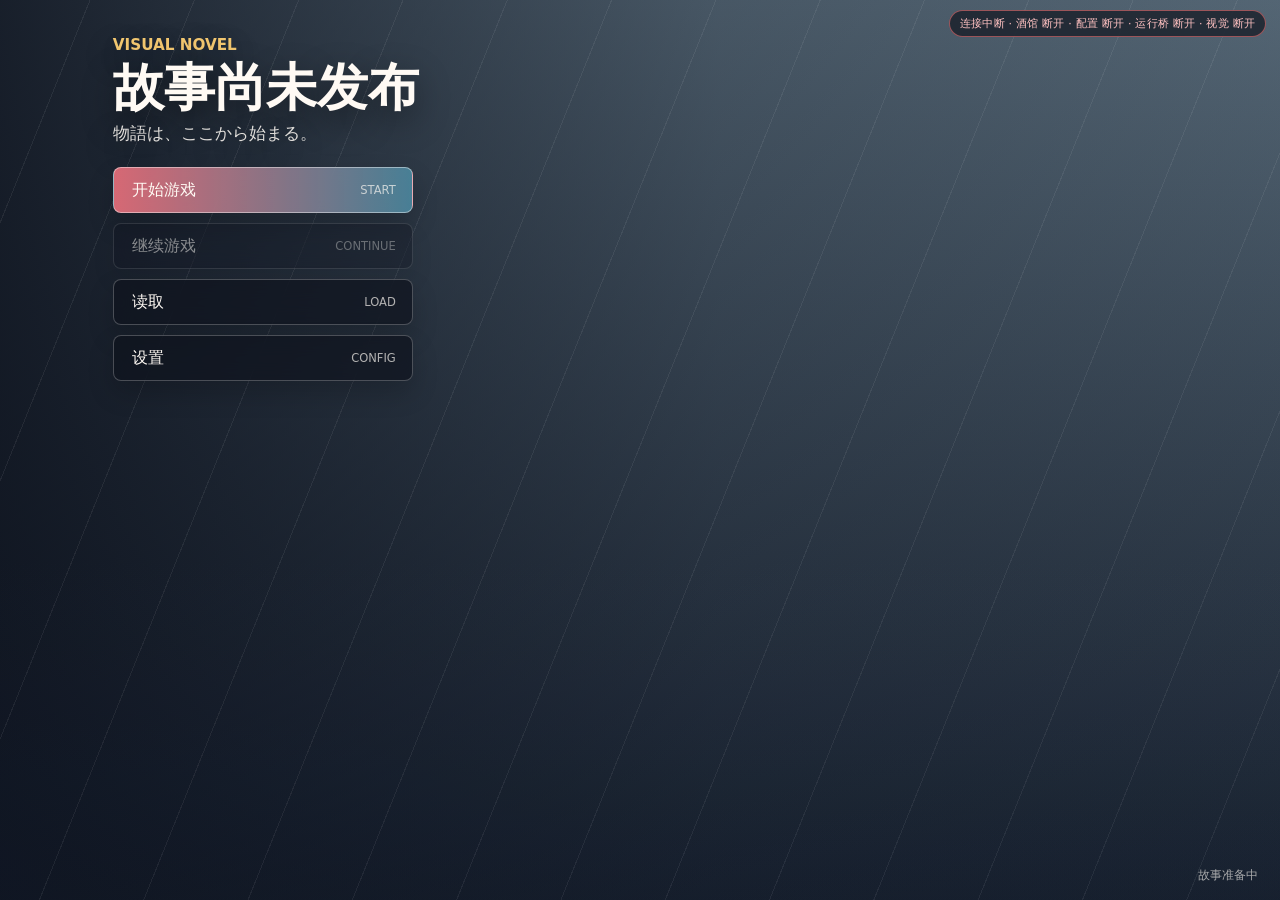
==== public/game/index.html @ 0ffe1e35 "fix: switch backgrounds from visible scene transitions" ====
<!doctype html>
<html lang="zh-CN">
<head>
    <meta charset="utf-8">
    <meta name="viewport" content="width=device-width, initial-scale=1">
    <meta name="galgame-config-service" content="http://127.0.0.1:8791">
    <meta name="galgame-visual-core-service" content="http://127.0.0.1:8798">
    <meta name="galgame-sillytavern-runtime-base" content="">
    <meta name="galgame-original-runtime-bridge" content="">
    <title>Galgame Player</title>
    <link rel="stylesheet" href="./styles.css?v=auto-ba5e0d1bf6db">
</head>
<body>
    <main class="app-shell">
        <p id="connectionStatus" class="connection-status" role="status" aria-live="polite">连接检查中</p>
        <section id="titleScreen" class="screen title-screen" aria-label="标题画面">
            <div class="title-backdrop" id="titleBackdrop"></div>
            <div class="title-heroine" aria-hidden="true"></div>
            <div class="title-content">
                <div class="title-logo">
                    <p class="title-kicker">Visual Novel</p>
                    <h1 id="gameTitle">当前故事</h1>
                    <p class="title-subtitle">物語は、ここから始まる。</p>
                </div>
                <section id="storyPicker" class="story-picker" aria-label="作品选择" hidden>
                    <div class="story-picker-header">
                        <span>选择作品</span>
                        <small id="storyPickerStatus">正在整理</small>
                    </div>
                    <div id="storyChoiceList" class="story-choice-list"></div>
                </section>
                <nav class="title-actions" aria-label="标题菜单">
                    <button id="startButton" class="primary-action" type="button">
                        <span>开始游戏</span>
                        <small>START</small>
                    </button>
                    <button id="continueButton" class="secondary-action" type="button">
                        <span>继续游戏</span>
                        <small>CONTINUE</small>
                    </button>
                    <button id="loadButtonTitle" class="secondary-action" type="button">
                        <span>读取</span>
                        <small>LOAD</small>
                    </button>
                    <button id="settingsButtonTitle" class="secondary-action" type="button">
                        <span>设置</span>
                        <small>CONFIG</small>
                    </button>
                </nav>
            </div>
            <p class="release-note" id="releaseNote"></p>
        </section>

        <section id="gameScreen" class="screen game-screen" aria-label="游戏画面" hidden>
            <div class="stage-backdrop" id="stageBackdrop" aria-hidden="true"></div>
            <div class="stage-topbar">
                <div class="hud-actions" aria-label="游戏菜单">
                    <button id="historyButton" class="ghost-action" type="button">历史</button>
                    <button id="saveButton" class="ghost-action" type="button">保存</button>
                    <button id="loadButtonStage" class="ghost-action" type="button">读取</button>
                    <button id="settingsButtonStage" class="ghost-action" type="button">设置</button>
                    <button id="backButton" class="ghost-action" type="button">回到标题</button>
                </div>
                <p id="stageTitle">当前故事</p>
            </div>
            <section id="visualPresentation" class="visual-presentation" aria-label="画面素材">
                <div id="visualIconStrip" class="visual-icon-strip" aria-label="视觉图标"></div>
                <p id="visualStatus" class="visual-status" role="status" aria-live="polite"></p>
            </section>
            <section id="adaptivePanels" class="adaptive-panels" aria-label="当前信息" hidden></section>
            <section id="dialogueBox" class="dialogue-panel" aria-label="剧情" aria-live="polite">
                <div class="dialogue-character-dock">
                    <div class="stage-heroine" aria-hidden="true"></div>
                </div>
                <div class="dialogue-content">
                    <p id="speakerName" class="speaker-name">系统</p>
                <p id="dialogueText" class="dialogue-text">正在准备故事。</p>
                <p id="stageStatus" class="stage-status" aria-live="polite"></p>
                <div id="suggestedActions" class="suggested-actions" aria-label="可选行动" hidden></div>
                <form id="playerInputForm" class="player-input-form">
                    <textarea id="playerInput" rows="2" autocomplete="off" placeholder="输入你的行动或台词" disabled></textarea>
                    <button id="sendButton" type="submit" disabled>送出</button>
                </form>
                <div id="recoveryActions" class="recovery-actions" hidden>
                    <button id="refreshStoryButton" type="button">再试一次</button>
                </div>
                </div>
            </section>
        </section>

        <div id="drawerBackdrop" class="drawer-backdrop" hidden></div>

        <aside id="historyDrawer" class="drawer history-drawer" aria-label="历史" hidden>
            <header class="drawer-header">
                <h2>历史</h2>
                <button class="drawer-close" type="button" data-close-drawer>关闭</button>
            </header>
            <div id="historyList" class="drawer-list"></div>
        </aside>

        <aside id="saveLoadDrawer" class="drawer save-load-drawer" aria-label="存档与读取" hidden>
            <header class="drawer-header">
                <h2 id="saveLoadTitle">存档</h2>
                <button class="drawer-close" type="button" data-close-drawer>关闭</button>
            </header>
            <div id="saveLoadList" class="save-slot-list"></div>
        </aside>

        <aside id="settingsDrawer" class="drawer settings-drawer" aria-label="设置" hidden>
            <header class="drawer-header">
                <h2>设置</h2>
                <button class="drawer-close" type="button" data-close-drawer>关闭</button>
            </header>
            <div class="settings-list">
                <button id="fontSizeButton" type="button">文字大小：标准</button>
                <button id="motionButton" type="button">动态效果：开启</button>
            </div>
        </aside>

        <aside id="adaptiveDetailDrawer" class="adaptive-detail-drawer" aria-label="当前信息详情" hidden>
            <div class="adaptive-detail-scrim" data-close-adaptive-detail></div>
            <section class="adaptive-detail-panel" role="dialog" aria-modal="true" aria-labelledby="adaptiveDetailTitle">
                <header class="adaptive-detail-header">
                    <h2 id="adaptiveDetailTitle">当前信息</h2>
                    <button id="adaptiveDetailClose" class="drawer-close" type="button">关闭</button>
                </header>
                <div id="adaptiveDetailBody" class="adaptive-detail-body"></div>
            </section>
        </aside>
    </main>

    <div id="toast" class="toast" role="status" aria-live="polite"></div>

    <script type="module" src="./app.js?v=auto-ba5e0d1bf6db"></script>
</body>
</html>
---- public/game/styles.css ----
:root {
    color-scheme: dark;
    --ink: #fffaf4;
    --muted: rgba(255, 250, 244, 0.72);
    --line: rgba(255, 255, 255, 0.24);
    --line-soft: rgba(255, 255, 255, 0.14);
    --accent: #e66e7a;
    --accent-blue: #55b6ca;
    --gold: #f1c66f;
    --panel: rgba(14, 18, 28, 0.68);
    --shadow: rgba(0, 0, 0, 0.48);
}

* {
    box-sizing: border-box;
}

html,
body {
    height: 100%;
}

.connection-status {
    position: fixed;
    z-index: 30;
    top: 10px;
    right: 14px;
    max-width: min(90vw, 720px);
    margin: 0;
    padding: 5px 10px;
    border: 1px solid rgba(255, 255, 255, 0.16);
    border-radius: 999px;
    background: rgba(20, 24, 34, 0.72);
    color: rgba(245, 248, 255, 0.78);
    font-size: 11px;
    letter-spacing: .02em;
    pointer-events: none;
    backdrop-filter: blur(8px);
}

.connection-status[data-connection-state="up"] {
    border-color: rgba(100, 220, 157, .45);
    color: #baf4d0;
}

.connection-status[data-connection-state="degraded"] {
    border-color: rgba(255, 201, 103, .5);
    color: #ffe1a6;
}

.connection-status[data-connection-state="down"] {
    border-color: rgba(255, 119, 119, .55);
    color: #ffc1c1;
}

body {
    margin: 0;
    overflow: hidden;
    font-family: "Yu Gothic", "Meiryo", "Noto Sans SC", "Microsoft YaHei", system-ui, sans-serif;
    background: #10131b;
    color: var(--ink);
}

button,
input,
textarea {
    font: inherit;
}

button {
    cursor: pointer;
}

button:disabled {
    cursor: not-allowed;
}

.app-shell,
.screen {
    width: 100%;
    height: 100%;
    min-height: 100vh;
}

.screen {
    position: relative;
    overflow: hidden;
}

.screen[hidden] {
    display: none;
}

.title-screen {
    display: grid;
    align-items: start;
    padding: 36px;
    background: #151d2b;
}

.title-backdrop,
.title-backdrop::before,
.title-backdrop::after {
    position: absolute;
    inset: 0;
}

.title-backdrop {
    background: #344f69 center / cover no-repeat;
    transform: scale(1.018);
    pointer-events: none;
}

.title-backdrop::before {
    content: "";
    background:
        linear-gradient(90deg, rgba(12, 17, 28, 0.86), rgba(12, 17, 28, 0.26) 56%, rgba(12, 17, 28, 0.1)),
        linear-gradient(180deg, rgba(255, 244, 214, 0.2), rgba(13, 17, 28, 0.78));
}

.title-backdrop::after {
    content: "";
    background:
        repeating-linear-gradient(112deg, rgba(255, 255, 255, 0.14) 0 1px, transparent 1px 95px),
        linear-gradient(0deg, rgba(6, 9, 16, 0.52), transparent 38%);
    mix-blend-mode: screen;
    opacity: 0.46;
}

.title-heroine {
    position: absolute;
    right: clamp(18px, 9vw, 150px);
    bottom: -7vh;
    z-index: 1;
    width: min(40vw, 440px);
    height: min(86vh, 820px);
    background: center bottom / contain no-repeat;
    filter: drop-shadow(0 26px 30px rgba(0, 0, 0, 0.42));
    pointer-events: none;
}

.title-content {
    position: relative;
    z-index: 4;
    width: min(92vw, 560px);
    max-height: calc(100vh - 72px);
    margin-left: clamp(10px, 6vw, 88px);
}

.title-logo {
    margin-bottom: 22px;
    text-shadow: 0 12px 34px var(--shadow);
}

.title-kicker,
.title-subtitle,
.release-note {
    letter-spacing: 0;
}

.game-screen {
    position: relative;
    isolation: isolate;
    display: flex;
    flex-direction: column;
    align-items: stretch;
    justify-content: flex-end;
    gap: 10px;
    padding: 24px;
    background:
        radial-gradient(circle at 16% 18%, rgba(241, 198, 111, 0.12), transparent 30%),
        radial-gradient(circle at 78% 12%, rgba(85, 182, 202, 0.11), transparent 32%),
        #111821;
}

.stage-backdrop,
.stage-backdrop::before,
.stage-backdrop::after {
    position: absolute;
    inset: 0;
}

.stage-backdrop::before {
    content: "";
    pointer-events: none;
    background: var(--visual-previous-image) center / cover no-repeat;
}

.stage-backdrop.is-visual-transitioning::before {
    animation: visualPreviousFade 460ms ease forwards;
}

.stage-backdrop {
    z-index: 0;
    background: #2f4e61 center / cover no-repeat;
}

.stage-backdrop::after {
    content: "";
    background:
        linear-gradient(180deg, rgba(10, 14, 21, 0.1), rgba(9, 12, 18, 0.34) 44%, rgba(5, 7, 12, 0.82)),
        linear-gradient(90deg, rgba(7, 10, 16, 0.5), transparent 44%, rgba(7, 10, 16, 0.3));
}

.stage-backdrop.is-visual-active {
    background-position: center;
    background-size: cover;
}

.dialogue-character-dock {
    display: grid;
    place-items: end center;
    min-width: 180px;
    min-height: 220px;
    margin: -18px 0 -16px -20px;
    padding: 10px 8px 0;
    border-right: 1px solid rgba(255, 250, 244, 0.12);
    background: linear-gradient(90deg, rgba(5, 8, 13, 0.26), transparent);
    overflow: hidden;
}

.stage-heroine {
    position: relative;
    width: 100%;
    height: 250px;
    background: center bottom / contain no-repeat;
    filter: drop-shadow(0 18px 20px rgba(0, 0, 0, 0.42));
}

.stage-heroine::before {
    content: "";
    position: absolute;
    inset: 0;
    pointer-events: none;
    background: var(--visual-previous-image) center bottom / contain no-repeat;
}

.stage-heroine.is-visual-transitioning::before {
    animation: visualPreviousFade 460ms ease forwards;
}

.stage-heroine.is-visual-active {
    width: 100%;
}

.stage-heroine.is-visual-unknown {
    opacity: 0.72;
    filter:
        grayscale(0.55)
        drop-shadow(0 18px 20px rgba(0, 0, 0, 0.42));
}

.visual-presentation {
    position: absolute;
    top: 78px;
    right: 22px;
    z-index: 6;
    display: grid;
    justify-items: end;
    gap: 8px;
    max-width: min(340px, calc(100vw - 44px));
    pointer-events: none;
}

.visual-icon-strip {
    display: flex;
    flex-wrap: wrap;
    justify-content: flex-end;
    gap: 8px;
    pointer-events: auto;
}

.visual-icon {
    display: grid;
    gap: 4px;
    justify-items: center;
    width: 58px;
    min-height: 76px;
    margin: 0;
    padding: 6px 5px 5px;
    border: 1px solid rgba(255, 250, 244, 0.16);
    border-radius: 8px;
    background:
        linear-gradient(180deg, rgba(255, 250, 244, 0.08), transparent),
        rgba(9, 13, 20, 0.64);
    box-shadow: 0 12px 22px rgba(0, 0, 0, 0.22);
    backdrop-filter: blur(10px);
    pointer-events: auto;
    cursor: pointer;
    transition: transform 160ms ease, border-color 160ms ease, background 160ms ease;
}

.visual-icon:hover,
.visual-icon:focus-visible {
    border-color: rgba(241, 198, 111, 0.6);
    background:
        linear-gradient(180deg, rgba(241, 198, 111, 0.16), transparent),
        rgba(9, 13, 20, 0.78);
    outline: none;
    transform: translateY(-2px);
}

.visual-icon:focus-visible {
    box-shadow:
        0 12px 22px rgba(0, 0, 0, 0.22),
        0 0 0 2px rgba(241, 198, 111, 0.56);
}

.visual-icon img {
    width: 44px;
    height: 44px;
    object-fit: contain;
}

.visual-icon.is-unavailable img {
    display: none;
}

.visual-icon.is-placeholder img {
    display: block;
    opacity: 0.68;
}

.visual-icon.is-unavailable::before {
    content: "?";
    display: grid;
    place-items: center;
    width: 44px;
    height: 44px;
    border: 1px dashed rgba(255, 250, 244, 0.26);
    border-radius: 8px;
    color: rgba(255, 250, 244, 0.58);
    background: rgba(255, 255, 255, 0.055);
    font-weight: 700;
}

.visual-icon.is-placeholder::before {
    content: none;
    display: none;
}

.visual-icon figcaption {
    max-width: 100%;
    color: rgba(255, 250, 244, 0.72);
    font-size: 0.68rem;
    line-height: 1.15;
    text-align: center;
    overflow-wrap: anywhere;
}

.visual-status {
    max-width: 240px;
    margin: 0;
    padding: 5px 8px;
    border: 1px solid rgba(255, 250, 244, 0.16);
    border-radius: 8px;
    color: rgba(255, 250, 244, 0.76);
    background: rgba(9, 13, 20, 0.66);
    font-size: 0.76rem;
    line-height: 1.35;
    backdrop-filter: blur(10px);
}

.visual-status[hidden] {
    display: none;
}

.stage-topbar {
    position: absolute;
    top: 18px;
    left: 22px;
    right: 22px;
    z-index: 3;
    display: flex;
    align-items: center;
    justify-content: space-between;
    gap: 16px;
    padding: 4px;
    border-radius: 8px;
    background: linear-gradient(90deg, rgba(8, 12, 18, 0.42), rgba(8, 12, 18, 0.08));
}

.hud-actions {
    display: flex;
    flex-wrap: wrap;
    gap: 8px;
}

.stage-topbar p {
    margin: 0;
    color: rgba(255, 250, 244, 0.72);
    font-size: 0.86rem;
}

.ghost-action {
    min-height: 36px;
    padding: 7px 12px;
    border: 1px solid var(--line-soft);
    border-radius: 8px;
    color: var(--ink);
    background:
        linear-gradient(180deg, rgba(255, 250, 244, 0.06), transparent),
        rgba(10, 14, 22, 0.54);
    backdrop-filter: blur(10px);
}

.ghost-action:disabled,
.secondary-action:disabled {
    opacity: 0.48;
}

.adaptive-panels {
    position: relative;
    z-index: 3;
    display: block;
    flex: 0 1 auto;
    width: min(100%, 1160px);
    max-height: min(32vh, 360px);
    margin: 0 auto;
    overflow: auto;
}

.adaptive-panels[hidden] {
    display: none;
}

.adaptive-status-belt {
    display: grid;
    gap: 7px;
    width: 100%;
    padding: 4px;
    border: 1px solid rgba(222, 183, 107, 0.2);
    border-radius: 8px;
    background:
        linear-gradient(90deg, rgba(137, 40, 51, 0.18), transparent 22%),
        linear-gradient(145deg, rgba(247, 218, 154, 0.12), rgba(85, 182, 202, 0.06) 58%, transparent),
        rgba(8, 11, 17, 0.76);
    box-shadow:
        0 16px 34px rgba(0, 0, 0, 0.28),
        inset 0 1px 0 rgba(255, 250, 244, 0.08);
    backdrop-filter: blur(14px);
}

.adaptive-status-belt.template-romance-social {
    border-color: rgba(230, 110, 122, 0.26);
    background:
        linear-gradient(90deg, rgba(230, 110, 122, 0.18), transparent 24%),
        linear-gradient(145deg, rgba(255, 210, 221, 0.1), rgba(85, 182, 202, 0.05) 60%, transparent),
        rgba(8, 11, 17, 0.76);
}

.adaptive-status-belt.template-mystery-investigation {
    border-color: rgba(85, 182, 202, 0.28);
    background:
        linear-gradient(90deg, rgba(85, 182, 202, 0.18), transparent 24%),
        linear-gradient(145deg, rgba(225, 235, 255, 0.09), rgba(241, 198, 111, 0.05) 62%, transparent),
        rgba(8, 11, 17, 0.78);
}

.adaptive-status-belt.template-management-sim {
    border-color: rgba(241, 198, 111, 0.3);
    background:
        linear-gradient(90deg, rgba(241, 198, 111, 0.18), transparent 24%),
        linear-gradient(145deg, rgba(255, 246, 216, 0.1), rgba(110, 190, 150, 0.06) 62%, transparent),
        rgba(8, 11, 17, 0.78);
}

.adaptive-status-belt.template-sandbox-roleplay {
    border-color: rgba(168, 150, 255, 0.26);
    background:
        linear-gradient(90deg, rgba(168, 150, 255, 0.16), transparent 24%),
        linear-gradient(145deg, rgba(230, 225, 255, 0.09), rgba(85, 182, 202, 0.05) 60%, transparent),
        rgba(8, 11, 17, 0.78);
}

.adaptive-status-secondary {
    display: grid;
    grid-template-columns: repeat(auto-fit, minmax(148px, 1fr));
    gap: 7px;
}

.adaptive-panel {
    position: relative;
    min-width: 0;
    padding: 0;
    border: 1px solid rgba(222, 183, 107, 0.2);
    border-radius: 8px;
    color: var(--ink);
    background:
        linear-gradient(145deg, rgba(255, 250, 244, 0.08), transparent 42%),
        linear-gradient(180deg, rgba(18, 22, 30, 0.82), rgba(6, 8, 13, 0.8));
    box-shadow:
        0 12px 26px rgba(0, 0, 0, 0.26),
        inset 0 1px 0 rgba(255, 250, 244, 0.08);
    backdrop-filter: blur(14px);
    overflow: hidden;
}

.adaptive-panel.is-primary-hud {
    border-color: rgba(241, 198, 111, 0.34);
    background:
        linear-gradient(120deg, rgba(137, 40, 51, 0.3), transparent 34%),
        linear-gradient(145deg, rgba(247, 218, 154, 0.15), rgba(85, 182, 202, 0.07) 54%, transparent),
        rgba(10, 13, 20, 0.84);
    box-shadow:
        0 16px 34px rgba(0, 0, 0, 0.32),
        inset 0 1px 0 rgba(255, 250, 244, 0.12);
}

.adaptive-panel.is-belt-primary {
    width: 100%;
}

.adaptive-panel.is-belt-secondary {
    min-height: 0;
}

.adaptive-panel::before {
    content: "";
    position: absolute;
    inset: 0 auto 0 0;
    width: 4px;
    background: linear-gradient(180deg, #d7aa5f, rgba(85, 182, 202, 0.62));
    opacity: 0.9;
}

.adaptive-panel-rpg-status::before {
    background: linear-gradient(180deg, #cf5d64, #d7aa5f);
}

.adaptive-panel-abilities::before {
    background: linear-gradient(180deg, #55b6ca, #8fd0dc);
}

.adaptive-panel-inventory::before {
    background: linear-gradient(180deg, #d7aa5f, #8a6a38);
}

.adaptive-panel-button {
    display: grid;
    gap: 7px;
    width: 100%;
    min-height: 100%;
    padding: 11px 12px 12px 16px;
    border: 0;
    color: inherit;
    text-align: left;
    background: transparent;
    cursor: pointer;
}

.adaptive-hud-button {
    grid-template-columns: minmax(132px, 0.24fr) minmax(0, 1fr);
    align-items: center;
    gap: 10px 14px;
    padding: 11px 14px 12px 17px;
}

.adaptive-panel-button:hover,
.adaptive-panel-button:focus-visible {
    background:
        linear-gradient(135deg, rgba(247, 218, 154, 0.1), rgba(85, 182, 202, 0.04)),
        rgba(255, 255, 255, 0.035);
    outline: none;
}

.adaptive-panel-button:focus-visible {
    box-shadow: inset 0 0 0 2px rgba(215, 170, 95, 0.58);
}

.adaptive-panel-kicker {
    color: rgba(241, 198, 111, 0.76);
    font-family: "Yu Gothic", "Noto Sans SC", system-ui, sans-serif;
    font-size: 0.68rem;
    font-weight: 700;
    letter-spacing: 0;
    text-transform: uppercase;
}

.adaptive-panel-head {
    display: flex;
    align-items: center;
    justify-content: space-between;
    gap: 10px;
}

.adaptive-panel-title {
    min-width: 0;
    color: #fffaf4;
    font-family: "Yu Mincho", "Hiragino Mincho ProN", "Noto Serif SC", serif;
    font-size: 1.02rem;
    font-weight: 700;
}

.adaptive-hud-header {
    display: flex;
    align-items: start;
    justify-content: space-between;
    gap: 12px;
}

.adaptive-hud-title-group {
    display: grid;
    gap: 3px;
    min-width: 0;
}

.adaptive-detail-cue {
    flex: 0 0 auto;
    padding: 3px 8px;
    border: 1px solid rgba(241, 198, 111, 0.24);
    border-radius: 999px;
    color: rgba(255, 230, 173, 0.88);
    background: rgba(80, 56, 25, 0.38);
    font-size: 0.72rem;
    font-weight: 700;
}

.adaptive-panel-count {
    display: inline-grid;
    place-items: center;
    min-width: 26px;
    height: 24px;
    padding: 0 7px;
    border: 1px solid rgba(241, 198, 111, 0.34);
    border-radius: 999px;
    color: #ffe6ad;
    background: rgba(80, 56, 25, 0.5);
    font-size: 0.78rem;
    font-weight: 700;
}

.adaptive-panel-items {
    display: grid;
    grid-template-columns: repeat(auto-fit, minmax(82px, 1fr));
    gap: 6px;
}

.rpg-hud-grid {
    display: grid;
    grid-template-columns: minmax(104px, 1.15fr) repeat(4, minmax(76px, 0.74fr)) minmax(160px, 1.35fr);
    gap: 7px;
}

.rpg-hud-stat {
    position: relative;
    display: grid;
    gap: 3px;
    min-width: 0;
    min-height: 42px;
    padding: 7px 8px;
    border: 1px solid rgba(255, 250, 244, 0.12);
    border-radius: 8px;
    background:
        linear-gradient(180deg, rgba(255, 250, 244, 0.08), transparent),
        rgba(255, 255, 255, 0.055);
    overflow: hidden;
}

.rpg-hud-stat.tone-danger {
    border-color: rgba(210, 91, 91, 0.36);
    background:
        linear-gradient(180deg, rgba(210, 91, 91, 0.18), transparent),
        rgba(83, 21, 31, 0.28);
}

.rpg-hud-stat.tone-guard {
    border-color: rgba(85, 182, 202, 0.32);
}

.rpg-hud-stat.tone-gold {
    border-color: rgba(241, 198, 111, 0.34);
}

.rpg-hud-stat.tone-condition {
    border-color: rgba(230, 110, 122, 0.28);
}

.rpg-hud-label {
    color: rgba(255, 250, 244, 0.62);
    font-size: 0.66rem;
    font-weight: 800;
    text-transform: uppercase;
}

.rpg-hud-value {
    min-width: 0;
    color: #fffaf4;
    font-family: "Yu Gothic", "Noto Sans SC", system-ui, sans-serif;
    font-size: 1rem;
    font-weight: 800;
    line-height: 1.1;
    overflow: hidden;
    text-overflow: ellipsis;
    white-space: nowrap;
}

.rpg-hud-meter {
    position: relative;
    display: block;
    width: 100%;
    height: 4px;
    border-radius: 999px;
    background: rgba(255, 250, 244, 0.16);
    overflow: hidden;
}

.rpg-hud-meter::before {
    content: "";
    position: absolute;
    inset: 0 auto 0 0;
    width: var(--meter-value, 0%);
    border-radius: inherit;
    background: linear-gradient(90deg, #e66e7a, #f1c66f);
}

.adaptive-chip {
    display: flex;
    align-items: center;
    justify-content: space-between;
    gap: 8px;
    min-width: 0;
    max-width: 100%;
    min-height: 28px;
    padding: 5px 8px 5px 9px;
    border: 1px solid rgba(255, 255, 255, 0.16);
    border-radius: 7px;
    color: rgba(255, 250, 244, 0.88);
    background: rgba(255, 255, 255, 0.065);
    font-size: 0.78rem;
    line-height: 1.35;
    overflow-wrap: anywhere;
}

.adaptive-chip-label {
    min-width: 0;
    overflow: hidden;
    text-overflow: ellipsis;
    white-space: nowrap;
}

.adaptive-chip-value {
    flex: 0 0 auto;
    min-width: 20px;
    padding: 1px 6px;
    border-radius: 999px;
    color: #10131b;
    background: rgba(255, 250, 244, 0.78);
    font-size: 0.72rem;
    font-weight: 700;
    text-align: center;
}

.adaptive-chip.is-emphasis {
    border-color: rgba(85, 182, 202, 0.34);
    color: #fffaf4;
    background: rgba(85, 182, 202, 0.18);
}

.adaptive-chip.is-muted {
    color: rgba(255, 250, 244, 0.62);
}

.adaptive-chip.tone-danger {
    border-color: rgba(210, 91, 91, 0.42);
    color: #ffe4e4;
    background: rgba(160, 36, 47, 0.24);
}

.adaptive-chip.tone-gold {
    border-color: rgba(215, 170, 95, 0.42);
    color: #ffe6ad;
    background: rgba(164, 111, 36, 0.24);
}

.adaptive-chip.tone-magic {
    border-color: rgba(165, 128, 220, 0.42);
    color: #eadcff;
    background: rgba(92, 62, 150, 0.24);
}

.adaptive-chip.tone-ally,
.adaptive-chip.tone-safe {
    border-color: rgba(91, 190, 143, 0.42);
    color: #dfffee;
    background: rgba(34, 112, 78, 0.24);
}

.adaptive-chip.tone-skill,
.adaptive-chip.tone-item {
    border-color: rgba(85, 182, 202, 0.34);
    color: #e7fbff;
    background: rgba(43, 109, 126, 0.22);
}

.adaptive-detail-drawer[hidden] {
    display: none;
}

.adaptive-detail-drawer {
    position: fixed;
    inset: 0;
    z-index: 85;
    display: grid;
    align-items: start;
    justify-items: end;
    color: #251d12;
}

.adaptive-detail-scrim {
    position: absolute;
    inset: 0;
    background:
        linear-gradient(90deg, rgba(5, 7, 12, 0.54), rgba(5, 7, 12, 0.34)),
        rgba(5, 7, 12, 0.42);
    backdrop-filter: blur(3px);
}

.adaptive-detail-panel {
    position: relative;
    display: grid;
    grid-template-rows: auto minmax(0, 1fr);
    width: min(520px, calc(100vw - 32px));
    min-height: min(42dvh, 360px);
    max-height: min(100dvh - 32px, 760px);
    margin: 14px;
    border: 1px solid rgba(137, 95, 38, 0.38);
    border-radius: 8px;
    background:
        linear-gradient(180deg, rgba(255, 249, 232, 0.97), rgba(231, 213, 174, 0.96)),
        #f2e3bf;
    box-shadow:
        -24px 0 48px rgba(0, 0, 0, 0.34),
        inset 0 0 0 1px rgba(255, 255, 255, 0.38);
    overflow: hidden;
}

.adaptive-detail-header {
    display: flex;
    align-items: center;
    justify-content: space-between;
    gap: 12px;
    padding: 16px 18px 14px;
    border-bottom: 1px solid rgba(137, 95, 38, 0.22);
    background:
        linear-gradient(90deg, rgba(108, 49, 46, 0.18), transparent 46%),
        rgba(255, 250, 238, 0.44);
}

.adaptive-detail-header h2 {
    margin: 0;
    color: #251d12;
    font-family: "Yu Mincho", "Hiragino Mincho ProN", "Noto Serif SC", serif;
    font-size: 1.18rem;
    line-height: 1.2;
}

.adaptive-detail-body {
    display: grid;
    gap: 14px;
    align-content: start;
    padding: 16px 18px 20px;
    overflow: auto;
}

.adaptive-detail-group {
    display: grid;
    gap: 9px;
    padding: 12px;
    border: 1px solid rgba(94, 62, 28, 0.18);
    border-radius: 8px;
    background: rgba(255, 255, 255, 0.38);
    box-shadow: 0 7px 18px rgba(74, 45, 19, 0.08);
}

.adaptive-detail-group.tone-danger {
    border-color: rgba(160, 54, 57, 0.26);
}

.adaptive-detail-group.tone-gold {
    border-color: rgba(137, 95, 38, 0.32);
}

.adaptive-detail-group.tone-magic {
    border-color: rgba(94, 69, 136, 0.26);
}

.adaptive-detail-group.tone-ally,
.adaptive-detail-group.tone-safe {
    border-color: rgba(44, 116, 80, 0.26);
}

.adaptive-detail-group.tone-skill,
.adaptive-detail-group.tone-item {
    border-color: rgba(52, 113, 130, 0.26);
}

.adaptive-detail-group-head {
    display: flex;
    align-items: center;
    justify-content: space-between;
    gap: 10px;
    padding-bottom: 7px;
    border-bottom: 1px solid rgba(94, 62, 28, 0.14);
}

.adaptive-detail-group h3 {
    margin: 0;
    color: #50351c;
    font-size: 0.86rem;
    font-weight: 800;
    letter-spacing: 0;
}

.adaptive-detail-count {
    display: inline-grid;
    place-items: center;
    min-width: 24px;
    height: 22px;
    padding: 0 7px;
    border-radius: 999px;
    color: #fff6dd;
    background: #6d4620;
    font-size: 0.72rem;
    font-weight: 800;
}

.adaptive-detail-list {
    display: grid;
    gap: 9px;
}

.adaptive-detail-item {
    display: grid;
    gap: 7px;
    padding: 10px 11px;
    border: 1px solid rgba(94, 62, 28, 0.16);
    border-radius: 8px;
    background: rgba(255, 252, 242, 0.72);
}

.adaptive-detail-main {
    display: grid;
    grid-template-columns: minmax(0, 1fr) auto;
    align-items: baseline;
    gap: 10px;
}

.adaptive-detail-label {
    margin: 0;
    color: #241a11;
    font-size: 0.92rem;
    font-weight: 700;
    line-height: 1.45;
}

.adaptive-detail-value {
    margin: 0;
    color: #7c5430;
    font-size: 0.82rem;
    font-weight: 800;
    text-align: right;
}

.adaptive-detail-original,
.adaptive-detail-raw {
    margin: 4px 0 0;
    color: rgba(55, 39, 24, 0.62);
    font-size: 0.76rem;
    line-height: 1.45;
}

.adaptive-detail-traits {
    display: flex;
    flex-wrap: wrap;
    gap: 5px;
    margin-top: 7px;
}

.adaptive-detail-traits span {
    padding: 3px 7px;
    border: 1px solid rgba(94, 62, 28, 0.12);
    border-radius: 999px;
    color: #5b3a1d;
    background: rgba(223, 193, 127, 0.24);
    font-size: 0.72rem;
    font-weight: 700;
}

.dialogue-panel {
    position: relative;
    z-index: 2;
    display: grid;
    flex: 0 1 auto;
    min-height: 0;
    grid-template-columns: minmax(180px, 0.24fr) minmax(0, 1fr);
    align-items: stretch;
    width: min(100%, 1160px);
    max-height: calc(100vh - 96px);
    margin: 0 auto;
    padding: 18px 20px 16px;
    border: 1px solid rgba(255, 250, 244, 0.2);
    border-radius: 8px;
    background:
        linear-gradient(180deg, rgba(255, 250, 244, 0.06), transparent 42%),
        rgba(10, 12, 18, 0.82);
    box-shadow:
        0 22px 44px rgba(0, 0, 0, 0.38),
        inset 0 1px 0 rgba(255, 255, 255, 0.08);
    backdrop-filter: blur(16px);
    transition: background 180ms ease, border-color 180ms ease, box-shadow 180ms ease;
    cursor: pointer;
}

.dialogue-panel[data-segment-type="dialogue"] {
    border-color: rgba(85, 182, 202, 0.38);
    background:
        linear-gradient(90deg, rgba(85, 182, 202, 0.12), transparent 34%),
        rgba(12, 15, 24, 0.8);
}

.dialogue-panel[data-segment-type="narration"] {
    border-color: rgba(255, 255, 255, 0.2);
    background:
        linear-gradient(180deg, rgba(255, 250, 244, 0.06), transparent 60%),
        rgba(12, 15, 24, 0.72);
}

.dialogue-panel[data-segment-type="stage"] {
    border-color: rgba(241, 198, 111, 0.44);
    background:
        linear-gradient(90deg, rgba(241, 198, 111, 0.12), transparent 38%),
        rgba(18, 16, 24, 0.8);
}

.dialogue-panel[data-segment-type="player"] {
    border-color: rgba(230, 110, 122, 0.42);
    background:
        linear-gradient(90deg, rgba(230, 110, 122, 0.12), transparent 34%),
        rgba(12, 15, 24, 0.78);
}

.dialogue-content {
    min-width: 0;
    display: grid;
    align-content: start;
}

.speaker-name {
    display: inline-grid;
    min-width: 96px;
    margin: 0 0 10px;
    padding: 6px 12px;
    border-radius: 6px;
    color: #111821;
    background: var(--gold);
    font-weight: 700;
}

.speaker-name[data-segment-type="dialogue"] {
    color: #07141a;
    background: var(--accent-blue);
}

.speaker-name[data-segment-type="narration"] {
    color: rgba(255, 250, 244, 0.88);
    background: rgba(255, 255, 255, 0.14);
}

.speaker-name[data-segment-type="stage"] {
    color: #17130a;
    background: var(--gold);
}

.speaker-name[data-segment-type="player"] {
    color: #fffaf4;
    background: var(--accent);
}

.dialogue-text {
    min-height: 4.6em;
    max-height: 10.5em;
    margin: 0 0 14px;
    color: var(--ink);
    font-family: "Yu Mincho", "Noto Serif SC", serif;
    font-size: 1.14rem;
    line-height: 1.75;
    white-space: pre-line;
    overflow-wrap: anywhere;
    overflow: auto;
}

.dialogue-text[data-segment-type="dialogue"] {
    color: #fffaf4;
}

.dialogue-text[data-segment-type="narration"] {
    color: rgba(255, 250, 244, 0.82);
}

.dialogue-text[data-segment-type="stage"] {
    color: #f6d78b;
}

.dialogue-text[data-segment-type="player"] {
    color: #ffe8ed;
}

.dialogue-panel.is-typing .dialogue-text::after {
    content: "";
    display: inline-block;
    width: 0.58em;
    height: 1.08em;
    margin-left: 0.16em;
    border-right: 2px solid currentColor;
    transform: translateY(0.18em);
    animation: caretBlink 820ms steps(1) infinite;
}

@keyframes caretBlink {
    50% {
        opacity: 0;
    }
}

@keyframes visualPreviousFade {
    to {
        opacity: 0;
    }
}

.stage-status {
    min-height: 1.4em;
    margin: -4px 0 12px;
    color: rgba(255, 250, 244, 0.7);
    font-size: 0.9rem;
    line-height: 1.45;
}

.suggested-actions {
    display: grid;
    grid-template-columns: repeat(2, minmax(0, 1fr));
    gap: 8px;
    margin: 0 0 12px;
}

.suggested-actions[hidden] {
    display: none;
}

.suggested-action {
    min-height: 38px;
    padding: 8px 12px;
    border: 1px solid rgba(255, 255, 255, 0.28);
    border-radius: 8px;
    color: var(--ink);
    background: rgba(85, 182, 202, 0.28);
    text-align: left;
    line-height: 1.35;
    transition: border-color 150ms ease, background 150ms ease, transform 150ms ease;
}

.suggested-action:hover {
    border-color: rgba(255, 255, 255, 0.55);
    background: rgba(230, 110, 122, 0.34);
    transform: translateY(-1px);
}

.player-input-form {
    display: grid;
    grid-template-columns: 1fr auto;
    gap: 10px;
}

.player-input-form textarea {
    min-width: 0;
    min-height: 48px;
    max-height: 118px;
    border: 1px solid var(--line-soft);
    border-radius: 8px;
    padding: 10px 12px;
    color: var(--ink);
    background: rgba(255, 255, 255, 0.08);
    resize: vertical;
}

.player-input-form button {
    min-width: 78px;
    min-height: 48px;
    border: 1px solid rgba(255, 255, 255, 0.36);
    border-radius: 8px;
    color: var(--ink);
    background: rgba(230, 110, 122, 0.72);
}

.player-input-form textarea:disabled,
.player-input-form button:disabled {
    opacity: 0.58;
    cursor: not-allowed;
}

.recovery-actions {
    display: flex;
    justify-content: flex-end;
    margin-top: 10px;
}

.recovery-actions[hidden] {
    display: none;
}

.recovery-actions button {
    min-height: 34px;
    padding: 6px 12px;
    border: 1px solid var(--line-soft);
    border-radius: 8px;
    color: var(--ink);
    background: rgba(255, 255, 255, 0.1);
}

.title-kicker {
    margin: 0 0 8px;
    color: var(--gold);
    font-size: 0.95rem;
    font-weight: 700;
    text-transform: uppercase;
}

.title-content h1 {
    margin: 0;
    font-family: "Yu Mincho", "Hiragino Mincho ProN", "Noto Serif SC", serif;
    font-size: clamp(2.6rem, 4vw, 4.8rem);
    line-height: 1.02;
    font-weight: 700;
    overflow-wrap: anywhere;
}

.title-subtitle {
    margin: 8px 0 0;
    color: rgba(255, 250, 244, 0.86);
    font-family: "Yu Mincho", "Noto Serif SC", serif;
    font-size: 1.05rem;
}

.story-picker {
    display: grid;
    gap: 8px;
    width: min(100%, 420px);
    margin: 0 0 18px;
}

.story-picker[hidden] {
    display: none;
}

.story-picker-header {
    display: flex;
    align-items: center;
    justify-content: space-between;
    gap: 12px;
    color: rgba(255, 250, 244, 0.86);
    font-size: 0.84rem;
    font-weight: 700;
    text-shadow: 0 8px 22px var(--shadow);
}

.story-picker-header small {
    color: rgba(255, 250, 244, 0.64);
    font-weight: 500;
}

.story-choice-list {
    display: grid;
    grid-template-columns: 1fr;
    gap: 8px;
    max-height: min(34vh, 276px);
    overflow-y: auto;
    padding: 2px 4px 2px 0;
}

.story-choice {
    position: relative;
    display: grid;
    gap: 4px;
    align-content: end;
    min-height: 68px;
    padding: 12px;
    overflow: hidden;
    border: 1px solid var(--line-soft);
    border-radius: 8px;
    color: var(--ink);
    background:
        linear-gradient(90deg, rgba(8, 12, 18, 0.82), rgba(8, 12, 18, 0.48)),
        center / cover no-repeat rgba(10, 14, 22, 0.72);
    text-align: left;
    box-shadow: 0 14px 28px rgba(0, 0, 0, 0.22);
    backdrop-filter: blur(10px);
    pointer-events: auto;
}

.story-choice::before {
    content: "";
    position: absolute;
    inset: 0;
    background: linear-gradient(90deg, rgba(8, 12, 18, 0.86), rgba(8, 12, 18, 0.44));
}

.story-choice.is-active {
    border-color: rgba(241, 198, 111, 0.86);
}

.story-choice.is-active::before {
    background: linear-gradient(90deg, rgba(80, 34, 44, 0.86), rgba(14, 34, 46, 0.5));
}

.story-choice strong,
.story-choice span {
    position: relative;
    z-index: 1;
    min-width: 0;
    overflow-wrap: anywhere;
}

.story-choice strong {
    font-size: 0.96rem;
}

.story-choice span {
    color: rgba(255, 250, 244, 0.68);
    font-size: 0.76rem;
}

.title-actions {
    display: grid;
    gap: 10px;
    width: min(100%, 300px);
}

.primary-action,
.secondary-action {
    display: grid;
    grid-template-columns: 1fr auto;
    align-items: center;
    min-height: 46px;
    padding: 9px 16px 9px 18px;
    border: 1px solid var(--line);
    border-radius: 8px;
    color: var(--ink);
    background: var(--panel);
    text-align: left;
    box-shadow: 0 12px 26px rgba(0, 0, 0, 0.18);
    transition: border-color 160ms ease, background 160ms ease, transform 160ms ease;
    backdrop-filter: blur(10px);
}

.primary-action {
    background: linear-gradient(90deg, rgba(230, 110, 122, 0.92), rgba(82, 153, 178, 0.74));
    border-color: rgba(255, 255, 255, 0.44);
}

.primary-action small,
.secondary-action small {
    color: rgba(255, 250, 244, 0.68);
    font-size: 0.72rem;
}

.primary-action:hover,
.secondary-action:hover {
    border-color: rgba(255, 255, 255, 0.62);
    transform: translateY(-1px);
}

.release-note {
    position: absolute;
    right: 22px;
    bottom: 16px;
    z-index: 2;
    margin: 0;
    color: rgba(255, 250, 244, 0.62);
    font-size: 0.78rem;
}

.toast {
    position: fixed;
    left: 50%;
    bottom: 22px;
    z-index: 20;
    max-width: calc(100vw - 36px);
    padding: 10px 14px;
    transform: translate(-50%, 18px);
    border: 1px solid var(--line-soft);
    border-radius: 8px;
    color: var(--ink);
    background: rgba(12, 13, 18, 0.9);
    opacity: 0;
    pointer-events: none;
    transition: opacity 160ms ease, transform 160ms ease;
    backdrop-filter: blur(12px);
}

.toast.is-visible {
    opacity: 1;
    transform: translate(-50%, 0);
}

.drawer-backdrop {
    position: fixed;
    inset: 0;
    z-index: 70;
    background: rgba(4, 7, 12, 0.44);
    backdrop-filter: blur(4px);
}

.drawer-backdrop[hidden] {
    display: none;
}

.drawer {
    position: fixed;
    top: 0;
    right: 0;
    bottom: 0;
    z-index: 80;
    display: grid;
    grid-template-rows: auto 1fr;
    width: min(420px, 100vw);
    padding: calc(18px + env(safe-area-inset-top)) 18px calc(18px + env(safe-area-inset-bottom));
    border-left: 1px solid var(--line-soft);
    color: #1c2230;
    background: rgba(248, 244, 238, 0.96);
    box-shadow: -20px 0 40px rgba(0, 0, 0, 0.28);
    overflow: hidden;
}

.drawer[hidden] {
    display: none;
}

.drawer-header {
    display: flex;
    align-items: center;
    justify-content: space-between;
    gap: 12px;
    padding-bottom: 12px;
    border-bottom: 1px solid rgba(28, 34, 48, 0.16);
}

.drawer-header h2 {
    margin: 0;
    font-size: 1.08rem;
}

.drawer-close,
.history-item button,
.save-slot button,
.settings-list button {
    min-height: 38px;
    border: 1px solid rgba(28, 34, 48, 0.18);
    border-radius: 8px;
    color: #1c2230;
    background: rgba(255, 255, 255, 0.72);
}

.drawer-list,
.save-slot-list,
.settings-list {
    display: grid;
    align-content: start;
    gap: 10px;
    padding: 14px 0 4px;
    overflow: auto;
}

.history-item,
.save-slot {
    display: grid;
    gap: 8px;
    padding: 12px;
    border: 1px solid rgba(28, 34, 48, 0.12);
    border-radius: 8px;
    background: rgba(255, 255, 255, 0.66);
}

.history-item.is-current {
    border-color: rgba(230, 110, 122, 0.54);
    background: rgba(255, 246, 246, 0.86);
}

.history-speaker,
.history-text,
.save-slot h3,
.save-slot p,
.drawer-empty {
    margin: 0;
}

.history-speaker,
.save-slot h3 {
    font-weight: 700;
}

.history-text,
.save-slot p,
.drawer-empty {
    color: rgba(28, 34, 48, 0.72);
    line-height: 1.55;
}

.history-text {
    white-space: pre-line;
}

.save-slot.is-empty {
    opacity: 0.72;
}

.save-slot button,
.settings-list button {
    justify-self: start;
    padding: 7px 12px;
}

html[data-text-size="small"] .dialogue-text {
    font-size: 1rem;
}

html[data-text-size="large"] .dialogue-text {
    font-size: 1.28rem;
}

html[data-motion="off"] * {
    transition: none !important;
    animation: none !important;
}

@media (prefers-reduced-motion: reduce) {
    * {
        transition: none !important;
        animation: none !important;
    }
}

@media (max-width: 860px) {
    .title-screen {
        align-items: end;
        padding: 20px;
    }

    .title-heroine {
        right: -92px;
        bottom: 10vh;
        width: min(82vw, 420px);
        height: min(68vh, 650px);
        opacity: 0.78;
    }

    .title-content {
        width: 100%;
        max-height: calc(100vh - 72px);
        margin: 0 0 38px;
    }

    .title-content h1 {
        font-size: 2.45rem;
    }

    .title-actions {
        width: 100%;
    }

    .story-picker {
        width: 100%;
        margin-bottom: 14px;
    }

    .story-choice-list {
        grid-template-columns: 1fr;
        max-height: min(30vh, 220px);
        overflow-y: auto;
        padding: 2px 4px 2px 0;
    }

    .release-note {
        left: 20px;
        right: 20px;
        bottom: 12px;
    }

    .game-screen {
        padding: 16px;
    }

    .dialogue-panel {
        grid-template-columns: minmax(132px, 0.28fr) minmax(0, 1fr);
    }

    .dialogue-character-dock {
        min-width: 132px;
        min-height: 180px;
        margin: -14px 0 -14px -14px;
    }

    .stage-heroine {
        height: 190px;
    }

    .visual-presentation {
        top: 76px;
        right: 14px;
        bottom: auto;
        z-index: 6;
        max-width: calc(100vw - 28px);
    }

    .visual-icon {
        width: 52px;
        min-height: 70px;
    }

    .visual-icon img,
    .visual-icon.is-unavailable::before {
        width: 38px;
        height: 38px;
    }

    .stage-topbar {
        top: 12px;
        left: 14px;
        right: 14px;
        align-items: flex-start;
    }

    .hud-actions {
        max-width: 72vw;
    }

    .ghost-action {
        min-height: 34px;
        padding: 6px 10px;
        font-size: 0.82rem;
    }

    .adaptive-panels {
        width: min(100%, 1160px);
        max-height: min(22vh, 220px);
        margin-bottom: 0;
        overflow: auto;
    }

    .adaptive-status-belt {
        gap: 6px;
        padding: 3px;
    }

    .adaptive-status-secondary {
        grid-template-columns: repeat(auto-fit, minmax(132px, 1fr));
        gap: 6px;
    }

    .adaptive-panel {
        padding: 0;
    }

    .adaptive-panel-button {
        gap: 6px;
        padding: 10px 11px 11px 15px;
    }

    .adaptive-hud-button {
        grid-template-columns: 1fr;
        gap: 8px;
    }

    .adaptive-panel-title {
        font-size: 0.94rem;
    }

    .rpg-hud-grid {
        grid-template-columns: repeat(3, minmax(0, 1fr));
        gap: 6px;
    }

    .rpg-hud-stat.tone-condition {
        grid-column: span 2;
    }

    .rpg-hud-stat {
        min-height: 42px;
        padding: 6px 7px;
    }

    .rpg-hud-value {
        font-size: 0.9rem;
    }

    .adaptive-panel-items {
        grid-template-columns: repeat(auto-fit, minmax(96px, 1fr));
    }

    .adaptive-chip {
        font-size: 0.74rem;
    }

    .adaptive-detail-drawer {
        align-items: end;
        justify-items: stretch;
    }

    .adaptive-detail-panel {
        width: 100%;
        min-height: min(38dvh, 340px);
        max-height: min(82dvh, 660px);
        margin: 0;
        border-right: 0;
        border-bottom: 0;
        border-left: 0;
        border-radius: 12px 12px 0 0;
        padding-bottom: env(safe-area-inset-bottom);
    }

    .adaptive-detail-body {
        padding: 14px 14px calc(18px + env(safe-area-inset-bottom));
    }

    .adaptive-detail-main {
        grid-template-columns: 1fr;
        gap: 2px;
    }

    .adaptive-detail-value {
        text-align: left;
    }

    .dialogue-panel {
        max-height: calc(100vh - 146px - env(safe-area-inset-bottom));
        padding: 14px;
    }

    .dialogue-text {
        font-size: 1rem;
        max-height: 8.5em;
    }

    .player-input-form {
        grid-template-columns: 1fr;
    }

    .player-input-form textarea {
        min-height: 54px;
    }

    .suggested-actions {
        grid-template-columns: 1fr;
    }

    .drawer {
        width: 100vw;
        border-left: 0;
    }
}

@media (max-width: 640px) {
    .game-screen {
        padding: 12px max(12px, env(safe-area-inset-right)) calc(12px + env(safe-area-inset-bottom)) max(12px, env(safe-area-inset-left));
    }

    .adaptive-status-secondary {
        grid-template-columns: 1fr;
    }

    .rpg-hud-grid {
        grid-template-columns: repeat(2, minmax(0, 1fr));
    }

    .rpg-hud-stat.tone-condition {
        grid-column: 1 / -1;
    }

    .rpg-hud-value {
        white-space: normal;
    }

    .adaptive-panel-items {
        grid-template-columns: 1fr;
    }

    .dialogue-panel {
        width: 100%;
        grid-template-columns: 1fr;
    }

    .dialogue-character-dock {
        min-width: 0;
        min-height: 0;
        height: 132px;
        margin: -14px -14px 10px;
        border-right: 0;
        border-bottom: 1px solid rgba(255, 250, 244, 0.12);
    }

    .stage-heroine {
        width: min(180px, 48vw);
        height: 150px;
    }
}
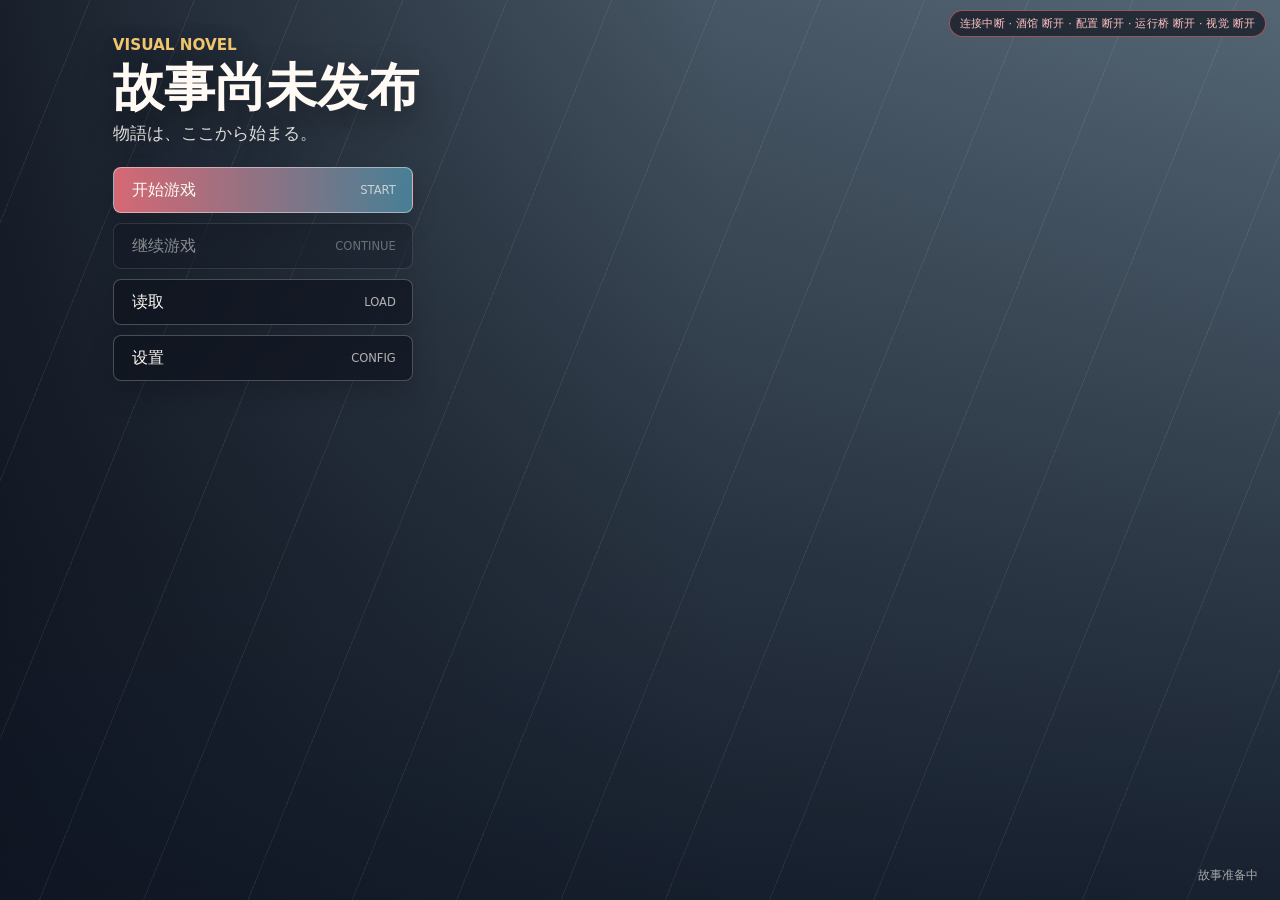
==== commit 6c85c541: "fix: add enemy character visual matching and assets" ====
--- a/public/game/index.html
+++ b/public/game/index.html
@@ -8,7 +8,7 @@
     <meta name="galgame-sillytavern-runtime-base" content="">
     <meta name="galgame-original-runtime-bridge" content="">
     <title>Galgame Player</title>
-    <link rel="stylesheet" href="./styles.css?v=auto-ba5e0d1bf6db">
+    <link rel="stylesheet" href="./styles.css?v=auto-a91c272b35f1">
 </head>
 <body>
     <main class="app-shell">
@@ -131,6 +131,6 @@
 
     <div id="toast" class="toast" role="status" aria-live="polite"></div>
 
-    <script type="module" src="./app.js?v=auto-ba5e0d1bf6db"></script>
+    <script type="module" src="./app.js?v=auto-a91c272b35f1"></script>
 </body>
 </html>
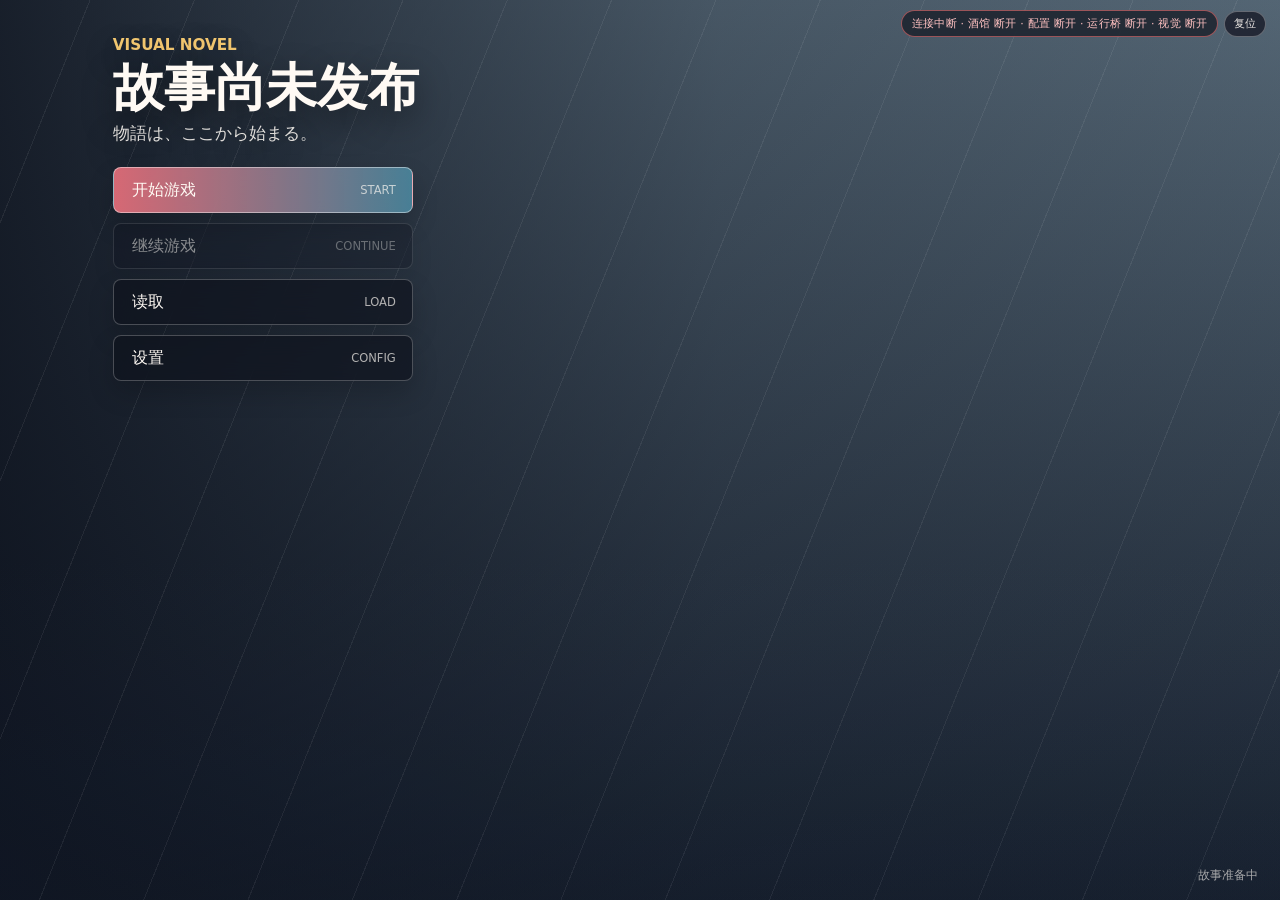
==== commit 01ebb477: "feat: add player connection reset control" ====
--- a/public/game/index.html
+++ b/public/game/index.html
@@ -8,11 +8,14 @@
     <meta name="galgame-sillytavern-runtime-base" content="">
     <meta name="galgame-original-runtime-bridge" content="">
     <title>Galgame Player</title>
-    <link rel="stylesheet" href="./styles.css?v=auto-a91c272b35f1">
+    <link rel="stylesheet" href="./styles.css?v=auto-4d219b7e7c7f">
 </head>
 <body>
     <main class="app-shell">
-        <p id="connectionStatus" class="connection-status" role="status" aria-live="polite">连接检查中</p>
+        <div class="connection-health" aria-label="连接状态">
+            <p id="connectionStatus" class="connection-status" role="status" aria-live="polite">连接检查中</p>
+            <button id="connectionResetButton" class="connection-reset-button" type="button" hidden>复位</button>
+        </div>
         <section id="titleScreen" class="screen title-screen" aria-label="标题画面">
             <div class="title-backdrop" id="titleBackdrop"></div>
             <div class="title-heroine" aria-hidden="true"></div>
@@ -131,6 +134,6 @@
 
     <div id="toast" class="toast" role="status" aria-live="polite"></div>
 
-    <script type="module" src="./app.js?v=auto-a91c272b35f1"></script>
+    <script type="module" src="./app.js?v=auto-4d219b7e7c7f"></script>
 </body>
 </html>
--- a/public/game/styles.css
+++ b/public/game/styles.css
@@ -20,12 +20,20 @@
     height: 100%;
 }
 
-.connection-status {
+.connection-health {
     position: fixed;
     z-index: 30;
     top: 10px;
     right: 14px;
     max-width: min(90vw, 720px);
+    display: flex;
+    align-items: center;
+    gap: 6px;
+}
+
+.connection-status {
+    min-width: 0;
+    overflow: hidden;
     margin: 0;
     padding: 5px 10px;
     border: 1px solid rgba(255, 255, 255, 0.16);
@@ -34,8 +42,32 @@
     color: rgba(245, 248, 255, 0.78);
     font-size: 11px;
     letter-spacing: .02em;
+    text-overflow: ellipsis;
+    white-space: nowrap;
     pointer-events: none;
     backdrop-filter: blur(8px);
+}
+
+.connection-reset-button {
+    min-height: 26px;
+    padding: 3px 9px;
+    border: 1px solid rgba(255, 255, 255, 0.3);
+    border-radius: 999px;
+    background: rgba(30, 35, 48, 0.9);
+    color: rgba(255, 250, 244, 0.9);
+    font-size: 11px;
+    white-space: nowrap;
+    pointer-events: auto;
+}
+
+.connection-reset-button:hover:not(:disabled),
+.connection-reset-button:focus-visible {
+    border-color: rgba(241, 198, 111, 0.8);
+    color: #ffe7ae;
+}
+
+.connection-reset-button:disabled {
+    opacity: 0.65;
 }
 
 .connection-status[data-connection-state="up"] {
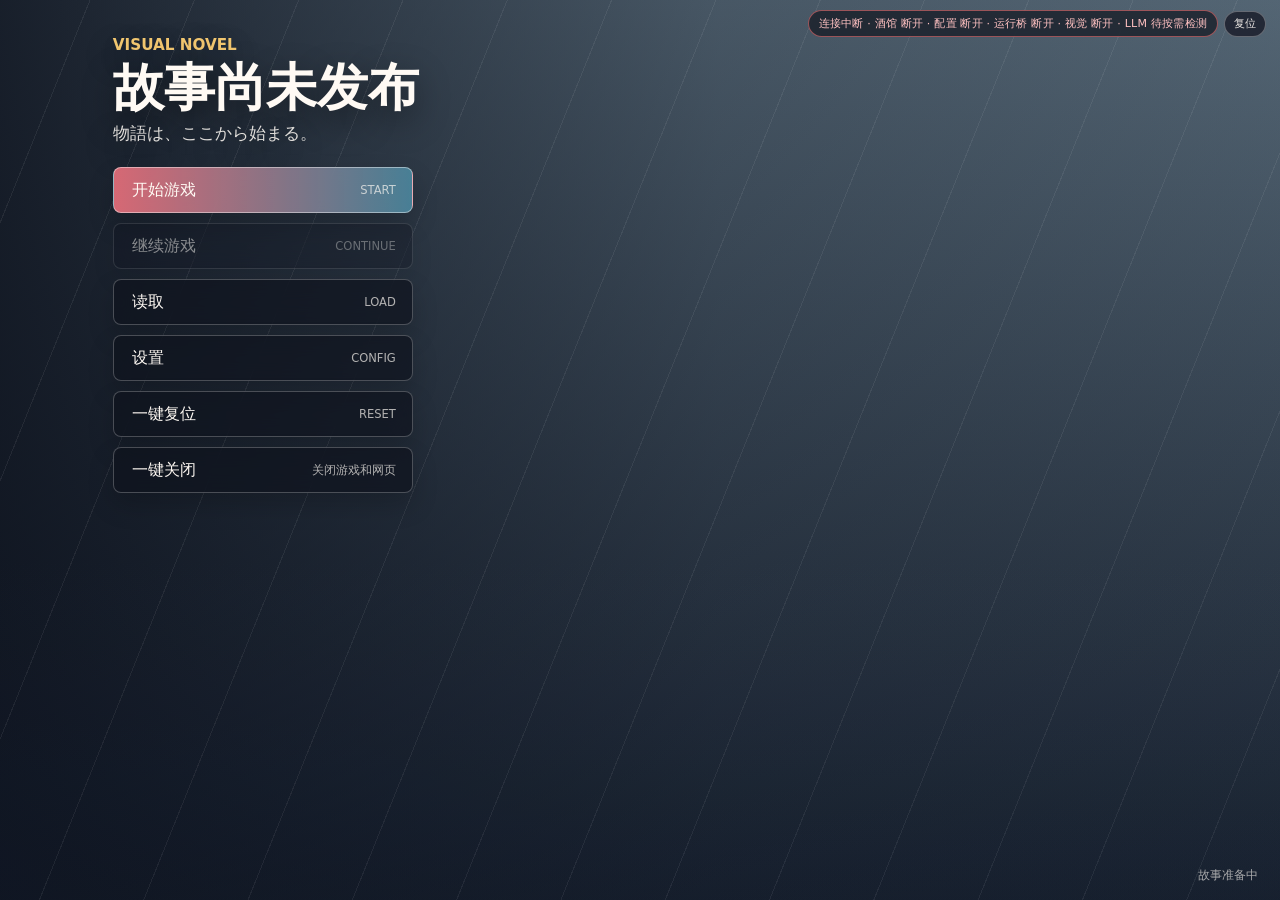
==== commit 052d74a3: "feat: harden Galgame runtime and presentation" ====
--- a/public/game/index.html
+++ b/public/game/index.html
@@ -5,10 +5,12 @@
     <meta name="viewport" content="width=device-width, initial-scale=1">
     <meta name="galgame-config-service" content="http://127.0.0.1:8791">
     <meta name="galgame-visual-core-service" content="http://127.0.0.1:8798">
+    <meta name="galgame-presentation-analysis-service" content="http://127.0.0.1:8798">
+    <meta name="galgame-process-supervisor" content="http://127.0.0.1:8790">
     <meta name="galgame-sillytavern-runtime-base" content="">
     <meta name="galgame-original-runtime-bridge" content="">
     <title>Galgame Player</title>
-    <link rel="stylesheet" href="./styles.css?v=auto-4d219b7e7c7f">
+    <link rel="stylesheet" href="./styles.css?v=auto-e34cf3849e79">
 </head>
 <body>
     <main class="app-shell">
@@ -48,6 +50,14 @@
                     <button id="settingsButtonTitle" class="secondary-action" type="button">
                         <span>设置</span>
                         <small>CONFIG</small>
+                    </button>
+                    <button id="homeResetButton" class="secondary-action home-reset-action" type="button">
+                        <span>一键复位</span>
+                        <small>RESET</small>
+                    </button>
+                    <button id="homeShutdownButton" class="secondary-action home-reset-action home-shutdown-action" type="button" aria-label="关闭游戏服务和当前网页；本机恢复控制器继续后台待命" title="关闭游戏服务和当前网页，本机恢复控制器继续后台待命">
+                        <span>一键关闭</span>
+                        <small>关闭游戏和网页</small>
                     </button>
                 </nav>
             </div>
@@ -134,6 +144,6 @@
 
     <div id="toast" class="toast" role="status" aria-live="polite"></div>
 
-    <script type="module" src="./app.js?v=auto-4d219b7e7c7f"></script>
+    <script type="module" src="./app.js?v=auto-e34cf3849e79"></script>
 </body>
 </html>
--- a/public/game/styles.css
+++ b/public/game/styles.css
@@ -473,6 +473,23 @@
     backdrop-filter: blur(14px);
 }
 
+.presentation-party-roster {
+    display: flex;
+    align-items: baseline;
+    gap: 0.65rem;
+    padding: 0.55rem 0.75rem;
+    border: 1px solid var(--border-color, rgba(255, 255, 255, 0.14));
+    border-radius: 0.7rem;
+    color: var(--text-color, #e9e5df);
+    background: rgba(15, 20, 28, 0.72);
+    font-size: 0.88rem;
+}
+
+.presentation-party-roster strong {
+    flex: 0 0 auto;
+    color: var(--accent-color, #c8a86b);
+}
+
 .adaptive-status-belt.template-romance-social {
     border-color: rgba(230, 110, 122, 0.26);
     background:
@@ -582,7 +599,7 @@
 }
 
 .adaptive-hud-button {
-    grid-template-columns: minmax(132px, 0.24fr) minmax(0, 1fr);
+    grid-template-columns: minmax(0, 0.24fr) minmax(0, 1fr);
     align-items: center;
     gap: 10px 14px;
     padding: 11px 14px 12px 17px;
@@ -670,7 +687,7 @@
 
 .rpg-hud-grid {
     display: grid;
-    grid-template-columns: minmax(104px, 1.15fr) repeat(4, minmax(76px, 0.74fr)) minmax(160px, 1.35fr);
+    grid-template-columns: minmax(0, 1.15fr) repeat(4, minmax(0, 0.74fr)) minmax(0, 1.35fr);
     gap: 7px;
 }
 
@@ -973,25 +990,29 @@
 
 .adaptive-detail-main {
     display: grid;
-    grid-template-columns: minmax(0, 1fr) auto;
+    grid-template-columns: minmax(0, 1fr) minmax(0, auto);
     align-items: baseline;
     gap: 10px;
 }
 
 .adaptive-detail-label {
+    min-width: 0;
     margin: 0;
     color: #241a11;
     font-size: 0.92rem;
     font-weight: 700;
     line-height: 1.45;
+    overflow-wrap: anywhere;
 }
 
 .adaptive-detail-value {
+    min-width: 0;
     margin: 0;
     color: #7c5430;
     font-size: 0.82rem;
     font-weight: 800;
     text-align: right;
+    overflow-wrap: anywhere;
 }
 
 .adaptive-detail-original,
@@ -1835,3 +1856,12 @@
         height: 150px;
     }
 }
+
+/* Text evidence remains readable even when no matching icon exists. */
+.visual-icon-summary { max-width: 100%; font-size: 0.65rem; line-height: 1.3; overflow: hidden; display: -webkit-box; -webkit-line-clamp: 2; -webkit-box-orient: vertical; overflow-wrap: anywhere; }
+.hud-record-source { font-size: 0.85rem; line-height: 1.5; opacity: 0.8; }
+
+.visual-icon { width: 76px; }
+.visual-icon-source { font-size: 0.6rem; line-height: 1.2; opacity: 0.7; }
+.visual-icon-source[hidden] { display: none; }
+@media (max-width: 760px) { .visual-icon { width: 72px; } }
